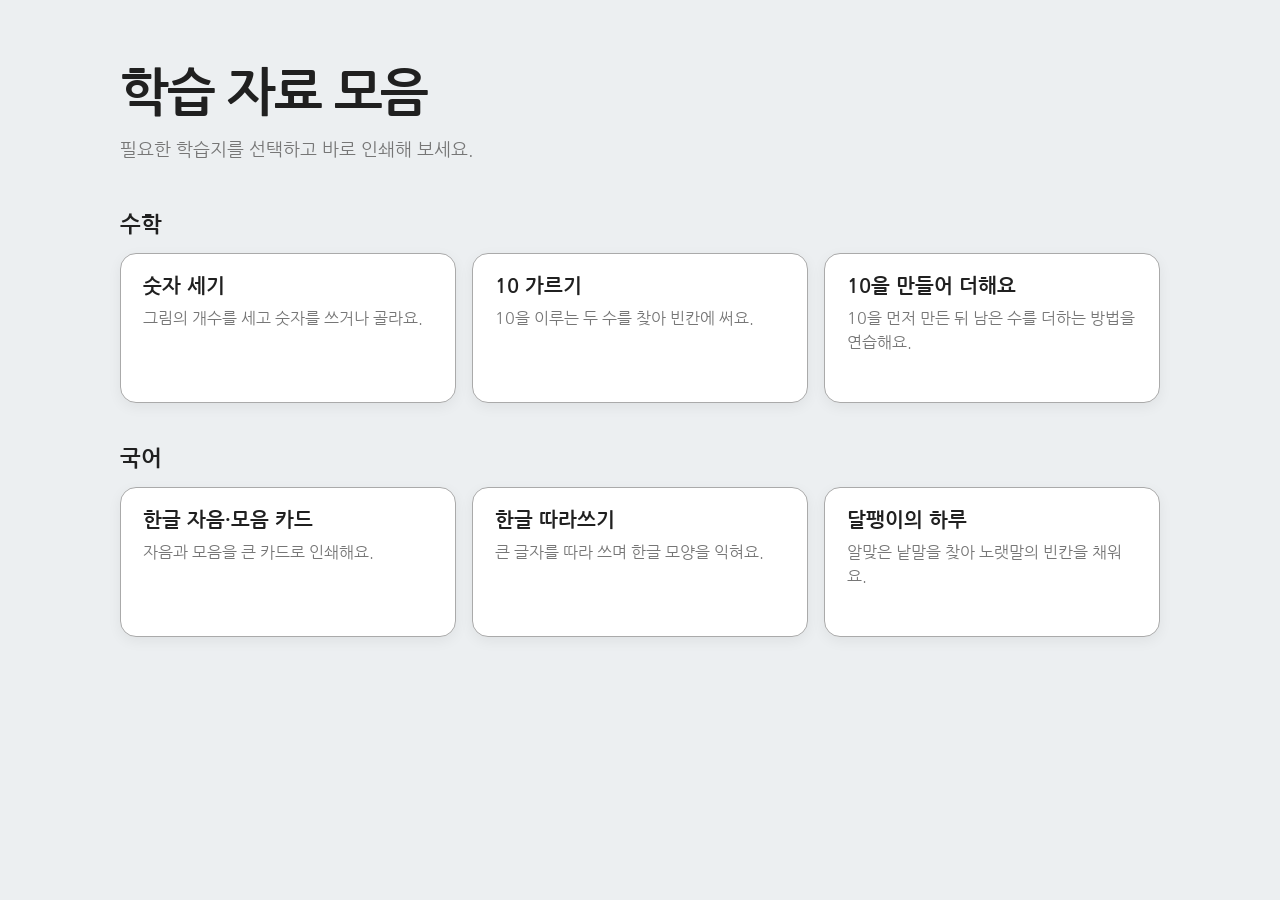
==== src/index.html @ fbb2994d "Add GitHub Pages deployment Deploy the static site from src on pushes to main. Add a temporary landi" ====
<!doctype html>
<html lang="ko">
  <head>
    <meta charset="UTF-8" />
    <meta name="viewport" content="width=device-width, initial-scale=1.0" />
    <title>학습 자료 모음</title>
    <link rel="stylesheet" href="./shared/styles/fonts.css" />
    <link rel="stylesheet" href="./shared/styles/colors.css" />
    <style>
      * {
        box-sizing: border-box;
      }

      body {
        min-height: 100vh;
        margin: 0;
        color: var(--ink);
        background: var(--screen);
        font-family: var(--font-sans);
      }

      .page {
        width: min(1040px, calc(100% - 32px));
        margin: 0 auto;
        padding: 64px 0 80px;
      }

      .page-header {
        margin-bottom: 48px;
      }

      h1 {
        margin: 0 0 12px;
        font-size: clamp(32px, 5vw, 52px);
        line-height: 1.15;
        letter-spacing: -0.04em;
      }

      .intro {
        margin: 0;
        color: var(--gray);
        font-size: 18px;
        line-height: 1.6;
      }

      .category + .category {
        margin-top: 44px;
      }

      h2 {
        margin: 0 0 18px;
        font-size: 22px;
      }

      .materials {
        display: grid;
        grid-template-columns: repeat(auto-fit, minmax(240px, 1fr));
        gap: 16px;
      }

      .material {
        display: block;
        min-height: 150px;
        padding: 22px;
        border: 1px solid var(--line);
        border-radius: 16px;
        color: inherit;
        background: var(--paper);
        box-shadow: 0 4px 14px rgb(0 0 0 / 6%);
        text-decoration: none;
        transition:
          border-color 0.2s ease,
          box-shadow 0.2s ease,
          transform 0.2s ease;
      }

      .material:hover {
        border-color: var(--gray);
        box-shadow: 0 8px 24px rgb(0 0 0 / 10%);
        transform: translateY(-2px);
      }

      .material h3 {
        margin: 0 0 10px;
        font-size: 20px;
      }

      .material p {
        margin: 0;
        color: var(--gray);
        line-height: 1.55;
      }

      @media (max-width: 560px) {
        .page {
          width: min(100% - 24px, 1040px);
          padding-top: 40px;
        }

        .page-header {
          margin-bottom: 36px;
        }
      }
    </style>
  </head>
  <body>
    <main class="page">
      <header class="page-header">
        <h1>학습 자료 모음</h1>
        <p class="intro">필요한 학습지를 선택하고 바로 인쇄해 보세요.</p>
      </header>

      <section class="category" aria-labelledby="math-title">
        <h2 id="math-title">수학</h2>
        <div class="materials">
          <a
            class="material"
            href="./materials/math/number-sense/counting-to-10/"
          >
            <h3>숫자 세기</h3>
            <p>그림의 개수를 세고 숫자를 쓰거나 골라요.</p>
          </a>
          <a
            class="material"
            href="./materials/math/number-sense/number-bonds-to-10/"
          >
            <h3>10 가르기</h3>
            <p>10을 이루는 두 수를 찾아 빈칸에 써요.</p>
          </a>
          <a
            class="material"
            href="./materials/math/addition/single-digit-with-regrouping/"
          >
            <h3>10을 만들어 더해요</h3>
            <p>10을 먼저 만든 뒤 남은 수를 더하는 방법을 연습해요.</p>
          </a>
        </div>
      </section>

      <section class="category" aria-labelledby="korean-title">
        <h2 id="korean-title">국어</h2>
        <div class="materials">
          <a
            class="material"
            href="./materials/korean/hangul/hangul_cards/"
          >
            <h3>한글 자음·모음 카드</h3>
            <p>자음과 모음을 큰 카드로 인쇄해요.</p>
          </a>
          <a
            class="material"
            href="./materials/korean/hangul/random_hangul/"
          >
            <h3>한글 따라쓰기</h3>
            <p>큰 글자를 따라 쓰며 한글 모양을 익혀요.</p>
          </a>
          <a
            class="material"
            href="./materials/korean/vocabulary/snail_day_lyrics/"
          >
            <h3>달팽이의 하루</h3>
            <p>알맞은 낱말을 찾아 노랫말의 빈칸을 채워요.</p>
          </a>
        </div>
      </section>
    </main>
  </body>
</html>
---- src/shared/styles/fonts.css ----
@import url("https://fonts.googleapis.com/css2?family=Nanum+Gothic:wght@400;700;800&family=Nanum+Myeongjo:wght@400;700&display=swap");

:root {
  --font-sans:
    "Nanum Gothic", "Malgun Gothic", "Apple SD Gothic Neo", "Noto Sans KR",
    "Noto Sans CJK KR", sans-serif;
  --font-number:
    "Nanum Myeongjo", Batang, "바탕", AppleMyungjo, Georgia,
    "Times New Roman", serif;
}

.number-text {
  font-family: var(--font-number);
  font-variant-numeric: tabular-nums;
}
---- src/shared/styles/colors.css ----
:root {
  --ink: #202020;
  --paper: #ffffff;
  --screen: #eceff1;
  --line: #aaaaaa;
  --gray-dark: #424242;
  --gray: #767676;
  --gray-light: #eeeeee;
}
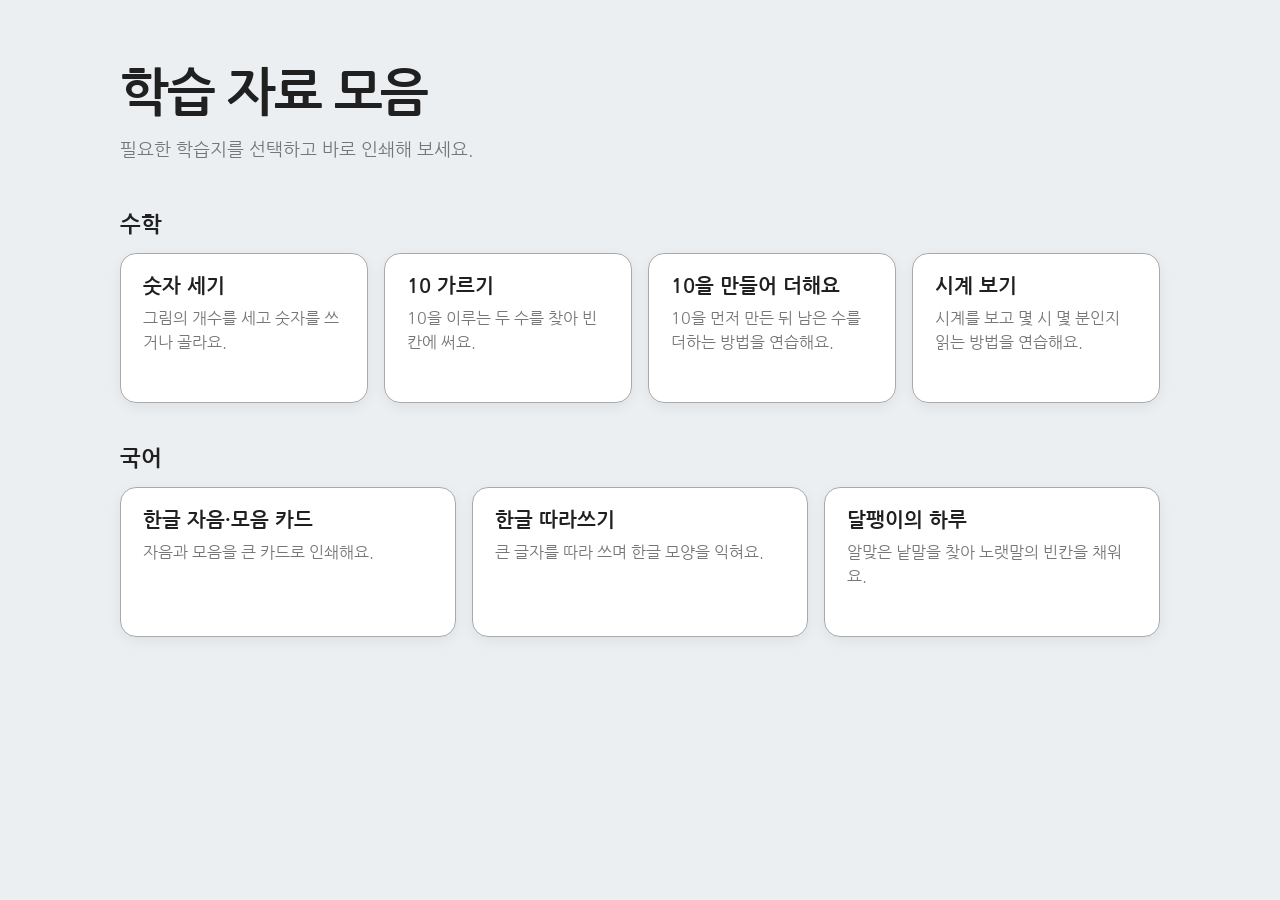
==== commit 22721073: "Integrate clock-reading worksheet styles Apply shared typography, colors, and toolbar styles to the " ====
--- a/src/index.html
+++ b/src/index.html
@@ -134,6 +134,10 @@
             <h3>10을 만들어 더해요</h3>
             <p>10을 먼저 만든 뒤 남은 수를 더하는 방법을 연습해요.</p>
           </a>
+          <a class="material" href="./materials/math/time/clock-reading/">
+            <h3>시계 보기</h3>
+            <p>시계를 보고 몇 시 몇 분인지 읽는 방법을 연습해요.</p>
+          </a>
         </div>
       </section>
 
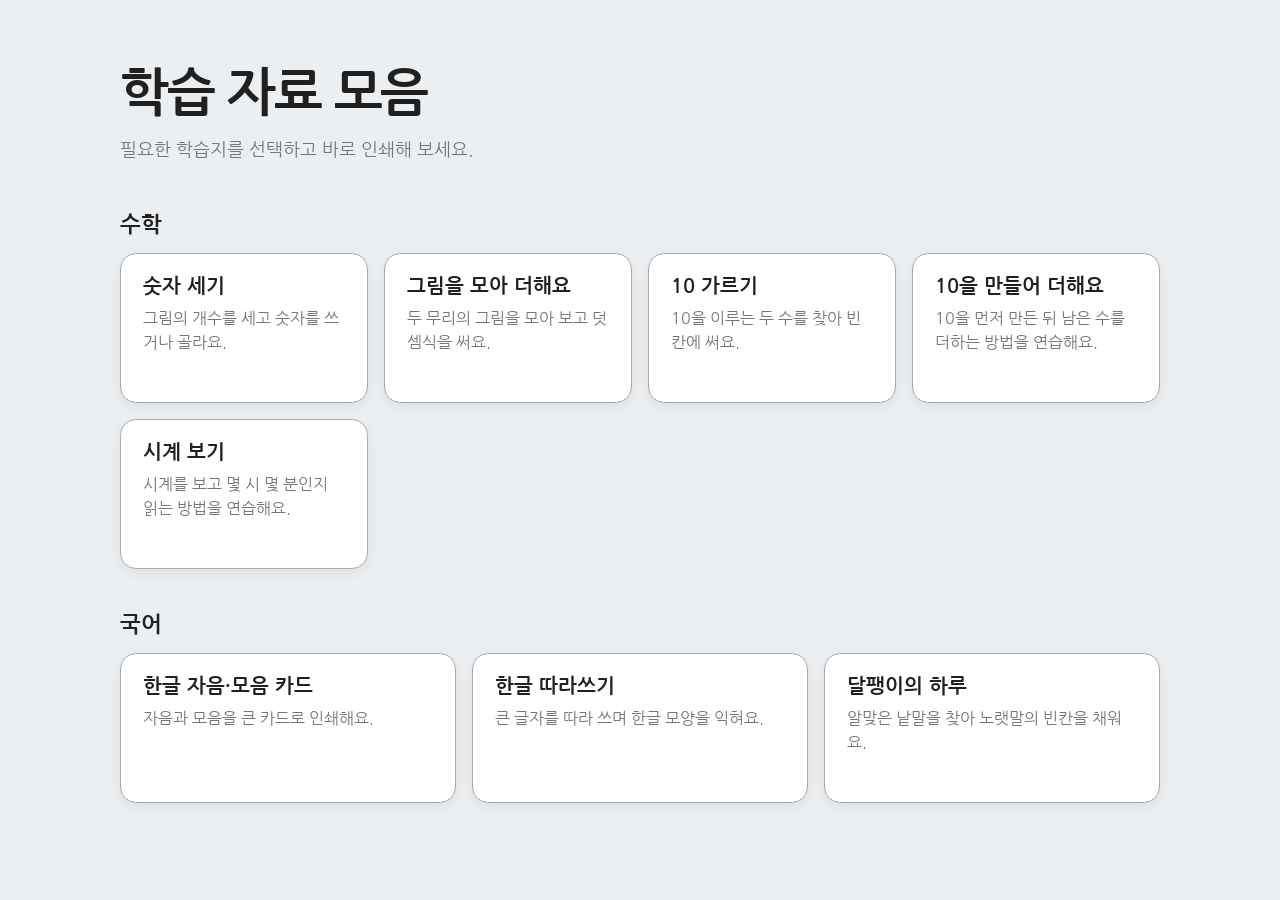
==== commit 40fdc208: "Add visual addition worksheet Add a visual addition worksheet that connects combining picture groups" ====
--- a/src/index.html
+++ b/src/index.html
@@ -122,6 +122,13 @@
           </a>
           <a
             class="material"
+            href="./materials/math/addition/single-digit-without-regrouping/"
+          >
+            <h3>그림을 모아 더해요</h3>
+            <p>두 무리의 그림을 모아 보고 덧셈식을 써요.</p>
+          </a>
+          <a
+            class="material"
             href="./materials/math/number-sense/number-bonds-to-10/"
           >
             <h3>10 가르기</h3>
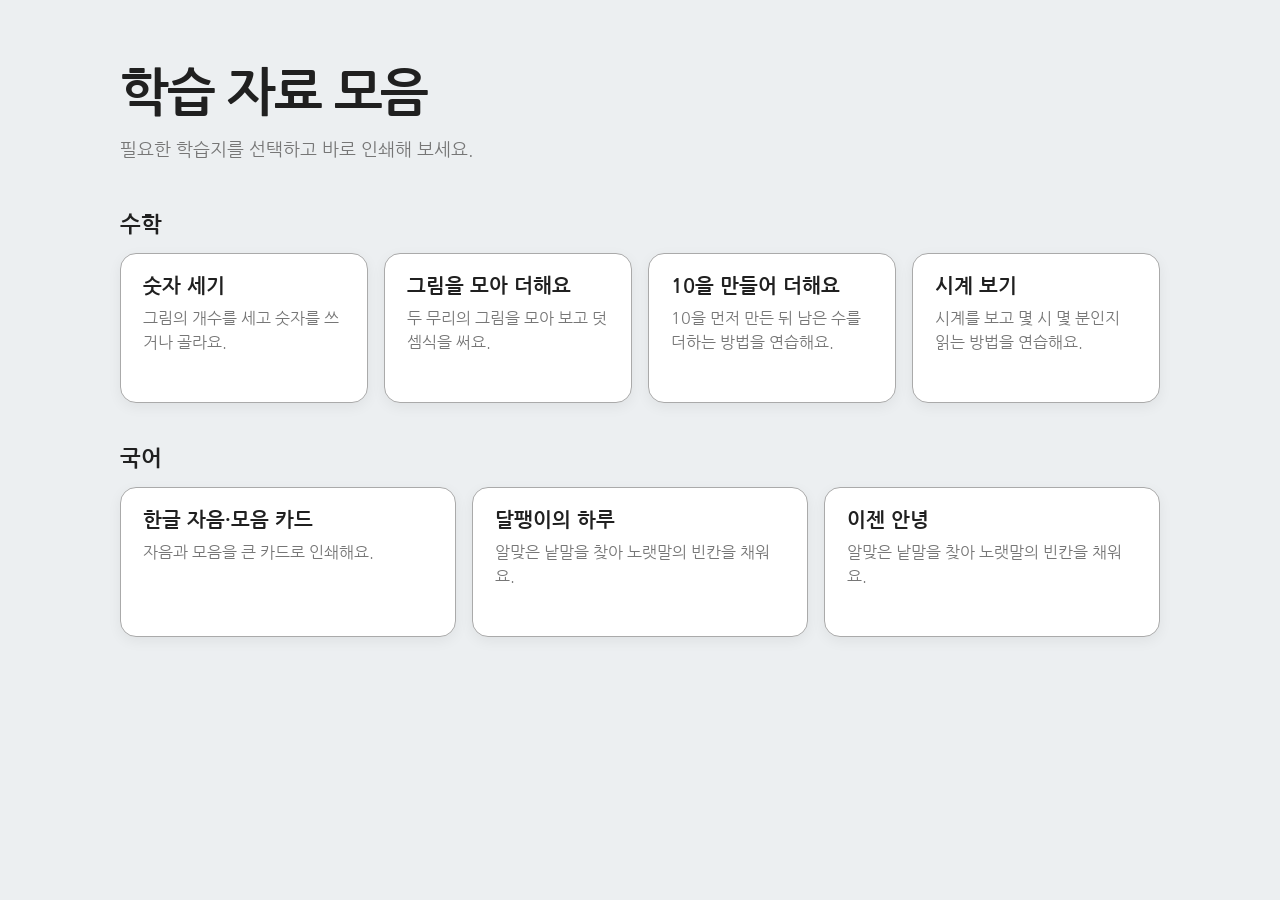
==== commit f25142bd: "Add Ijen Annyeong worksheet" ====
--- a/src/index.html
+++ b/src/index.html
@@ -129,13 +129,6 @@
           </a>
           <a
             class="material"
-            href="./materials/math/number-sense/number-bonds-to-10/"
-          >
-            <h3>10 가르기</h3>
-            <p>10을 이루는 두 수를 찾아 빈칸에 써요.</p>
-          </a>
-          <a
-            class="material"
             href="./materials/math/addition/single-digit-with-regrouping/"
           >
             <h3>10을 만들어 더해요</h3>
@@ -160,16 +153,16 @@
           </a>
           <a
             class="material"
-            href="./materials/korean/hangul/random_hangul/"
+            href="./materials/korean/vocabulary/snail_day_lyrics/"
           >
-            <h3>한글 따라쓰기</h3>
-            <p>큰 글자를 따라 쓰며 한글 모양을 익혀요.</p>
+            <h3>달팽이의 하루</h3>
+            <p>알맞은 낱말을 찾아 노랫말의 빈칸을 채워요.</p>
           </a>
           <a
             class="material"
-            href="./materials/korean/vocabulary/snail_day_lyrics/"
+            href="./materials/korean/vocabulary/ijen_annyeong_lyrics/"
           >
-            <h3>달팽이의 하루</h3>
+            <h3>이젠 안녕</h3>
             <p>알맞은 낱말을 찾아 노랫말의 빈칸을 채워요.</p>
           </a>
         </div>
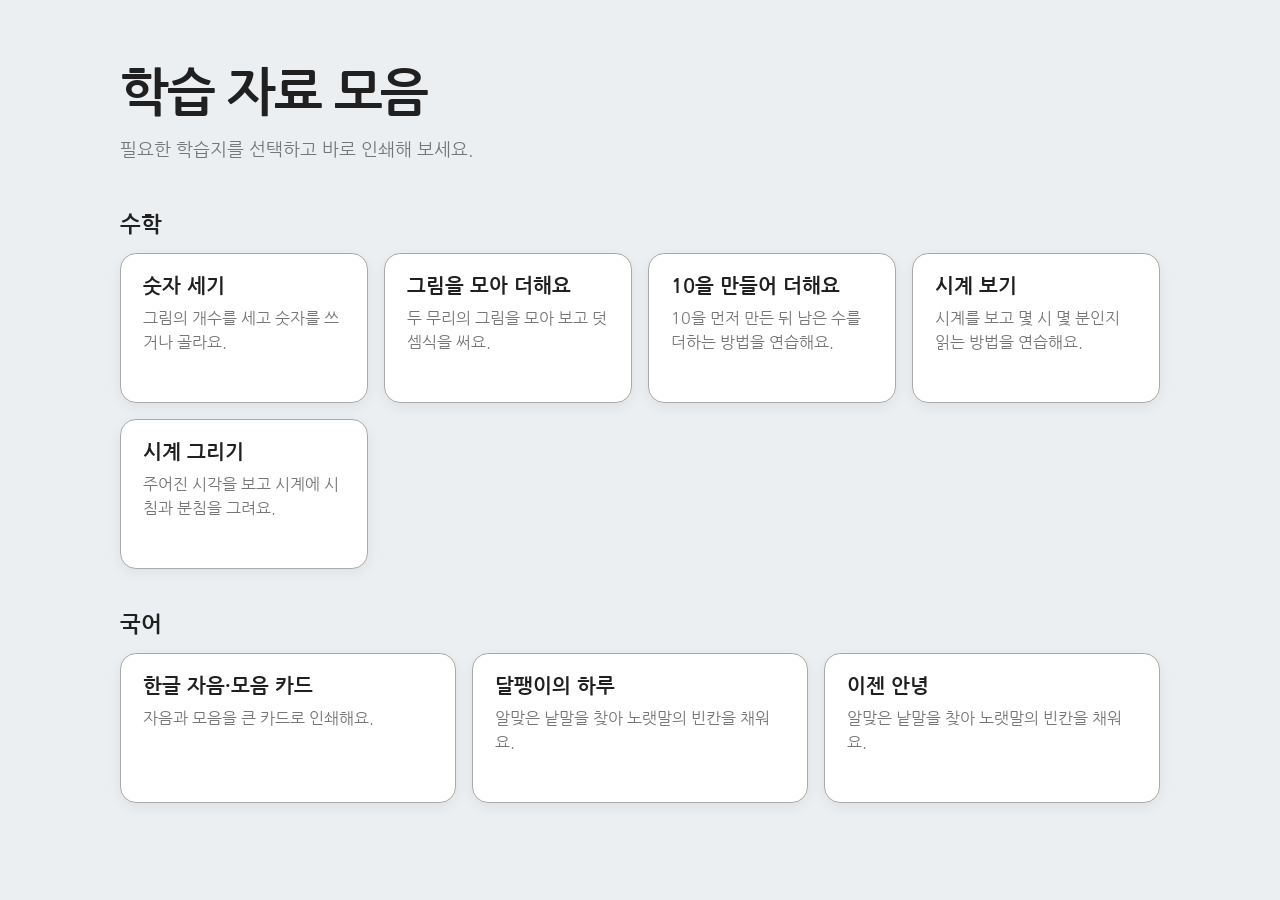
==== commit 768d3c02: "Add clock drawing practice worksheet" ====
--- a/src/index.html
+++ b/src/index.html
@@ -138,6 +138,10 @@
             <h3>시계 보기</h3>
             <p>시계를 보고 몇 시 몇 분인지 읽는 방법을 연습해요.</p>
           </a>
+          <a class="material" href="./materials/math/time/clock-drawing/">
+            <h3>시계 그리기</h3>
+            <p>주어진 시각을 보고 시계에 시침과 분침을 그려요.</p>
+          </a>
         </div>
       </section>
 
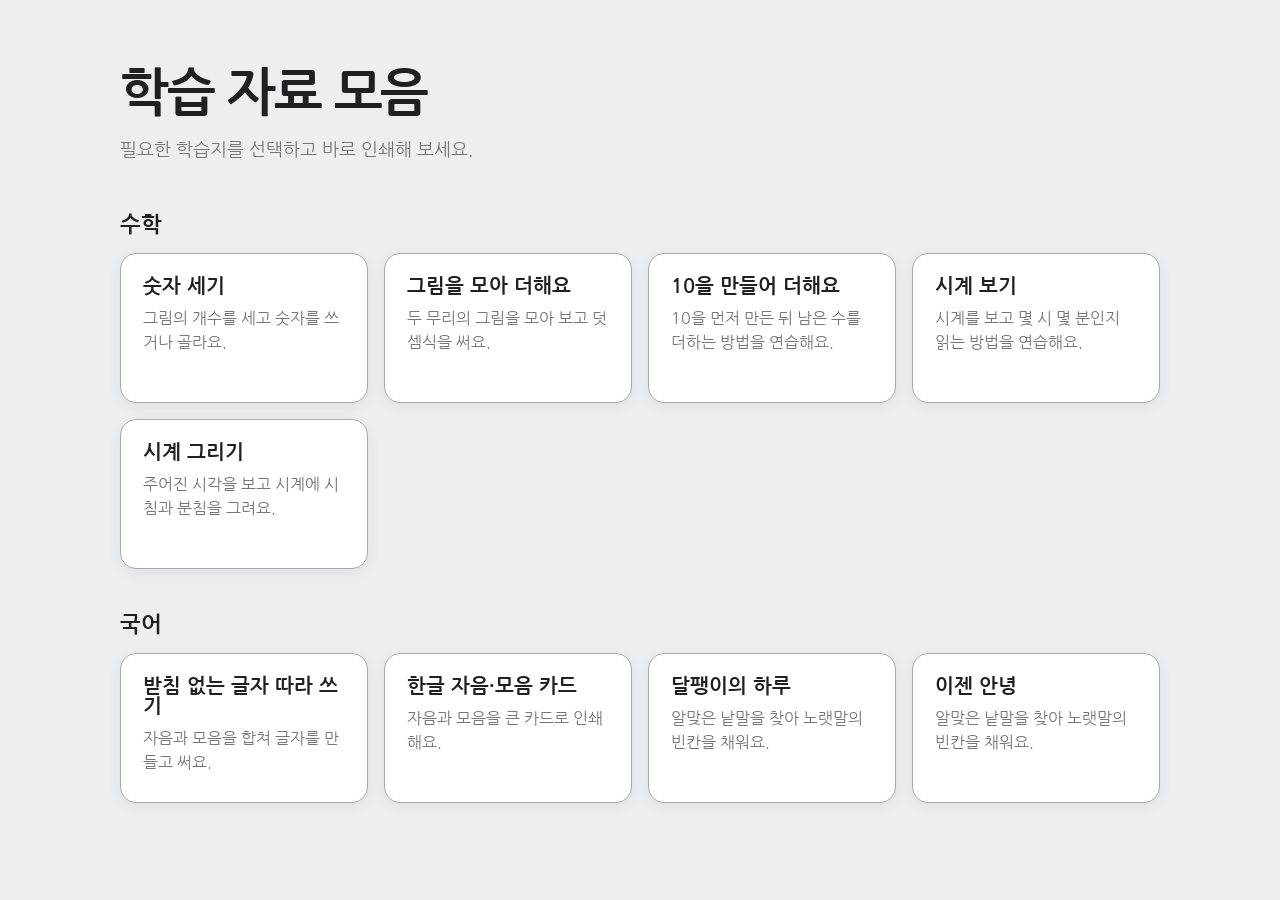
==== commit e42efe46: "Add Hangul handwriting without final consonants" ====
--- a/src/index.html
+++ b/src/index.html
@@ -150,6 +150,13 @@
         <div class="materials">
           <a
             class="material"
+            href="./materials/korean/hangul/no-final-consonant/"
+          >
+            <h3>받침 없는 글자 따라 쓰기</h3>
+            <p>자음과 모음을 합쳐 글자를 만들고 써요.</p>
+          </a>
+          <a
+            class="material"
             href="./materials/korean/hangul/hangul_cards/"
           >
             <h3>한글 자음·모음 카드</h3>
